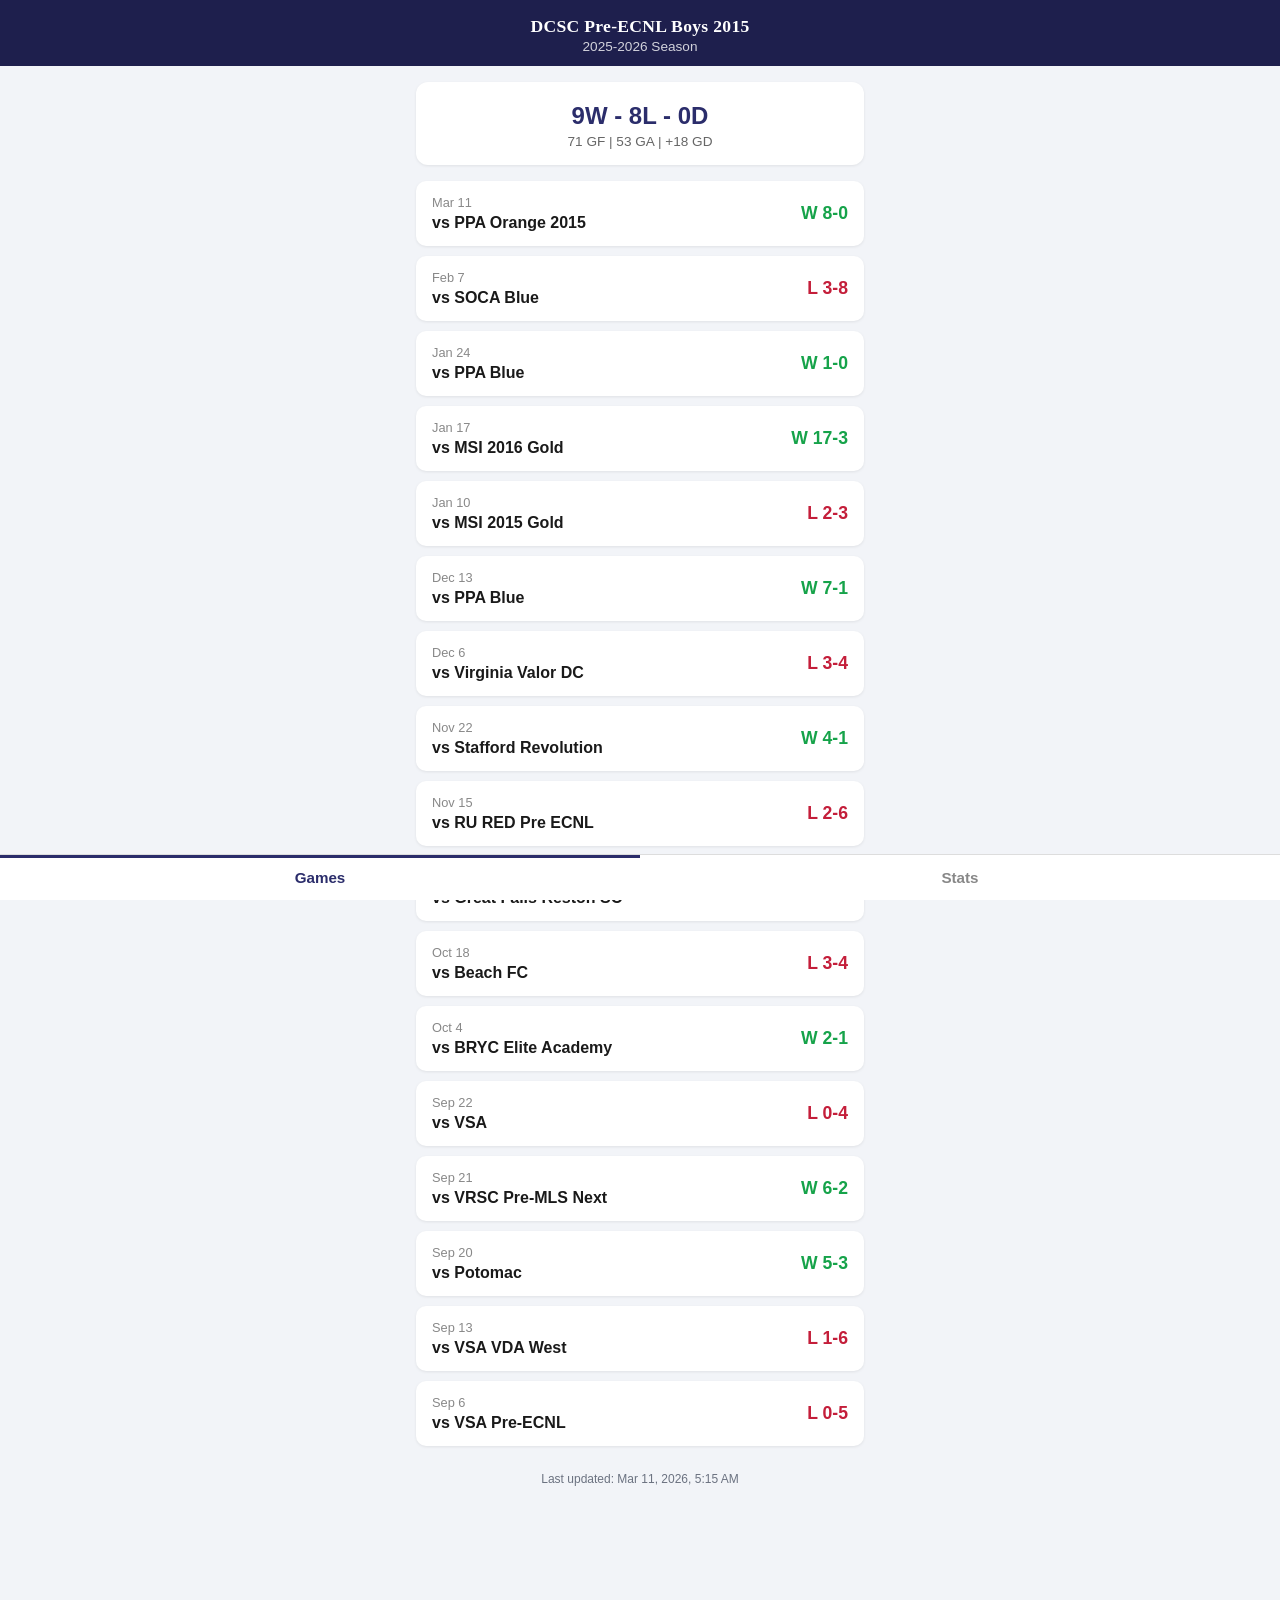
==== parents/index.html @ 88dce541 "Add read-only parent view at /parents/ Shareable page for team parents showing season record, game r" ====
<!DOCTYPE html>
<html lang="en">
<head>
  <meta charset="UTF-8">
  <meta name="viewport" content="width=device-width, initial-scale=1.0, user-scalable=no">
  <meta name="apple-mobile-web-app-capable" content="yes">
  <meta name="apple-mobile-web-app-status-bar-style" content="black-translucent">
  <title>DCSC Pre-ECNL Boys 2015 — Season Stats</title>
  <link rel="stylesheet" href="../styles.css">
  <link rel="stylesheet" href="parents.css">
</head>
<body>

  <header id="app-header">
    <h1 id="team-name">Loading...</h1>
    <p id="season-label"></p>
  </header>

  <main>
    <!-- Games Tab -->
    <section id="tab-games" class="tab-panel active">
      <div id="season-summary"></div>
      <div id="games-list"></div>
      <div id="last-updated"></div>
    </section>

    <!-- Stats Tab -->
    <section id="tab-stats" class="tab-panel">
      <div class="stats-toggle">
        <button class="stats-toggle-btn active" data-view="team">Team</button>
        <button class="stats-toggle-btn" data-view="players">Players</button>
      </div>
      <div id="stats-team" class="stats-view active">
        <div id="team-record"></div>
        <div id="opponent-history"></div>
      </div>
      <div id="stats-players" class="stats-view">
        <div id="player-leaderboard"></div>
      </div>
    </section>
  </main>

  <nav id="tab-bar">
    <button class="tab-btn active" data-tab="games">Games</button>
    <button class="tab-btn" data-tab="stats">Stats</button>
  </nav>

  <script src="parents.js"></script>
</body>
</html>
---- styles.css ----
*, *::before, *::after {
  box-sizing: border-box;
  margin: 0;
  padding: 0;
}

html {
  font-size: 16px;
  -webkit-text-size-adjust: 100%;
}

body {
  font-family: Calibri, -apple-system, BlinkMacSystemFont, "Segoe UI", Roboto, sans-serif;
  background: #F2F4F8;
  color: #1a1a1a;
  padding-bottom: 80px;
  min-height: 100dvh;
  -webkit-tap-highlight-color: transparent;
}

/* Header */
#app-header {
  background: #1E1F4D;
  color: white;
  padding: 16px 20px 12px;
  text-align: center;
}

#app-header h1 {
  font-family: Georgia, "Times New Roman", serif;
  font-size: 1.1rem;
  font-weight: 700;
  letter-spacing: 0.3px;
}

#season-label {
  font-size: 0.85rem;
  opacity: 0.8;
  margin-top: 2px;
}

/* Tab Bar */
#tab-bar {
  position: fixed;
  bottom: 0;
  left: 0;
  right: 0;
  display: flex;
  background: white;
  border-top: 1px solid #ddd;
  z-index: 100;
}

.tab-btn {
  flex: 1;
  padding: 14px 0;
  border: none;
  background: white;
  font-size: 0.95rem;
  font-weight: 600;
  color: #888;
  cursor: pointer;
}

.tab-btn.active {
  color: #2B2D6B;
  border-top: 3px solid #2B2D6B;
  padding-top: 11px;
}

/* Tab Panels */
.tab-panel {
  display: none;
  padding: 16px;
  max-width: 480px;
  margin: 0 auto;
}

.tab-panel.active {
  display: block;
}

/* Buttons */
.btn {
  display: inline-flex;
  align-items: center;
  justify-content: center;
  border: none;
  border-radius: 10px;
  font-size: 1rem;
  font-weight: 600;
  cursor: pointer;
  padding: 14px 24px;
  transition: opacity 0.15s;
}

.btn:active {
  opacity: 0.7;
}

.btn-primary {
  background: #2B2D6B;
  color: white;
}

.btn-secondary {
  background: #e0e0e0;
  color: #333;
}

.btn-danger {
  background: #C41E3A;
  color: white;
}

.btn-warning {
  background: #e67e22;
  color: white;
}

.btn-full {
  width: 100%;
}

.btn-large {
  font-size: 1.2rem;
  padding: 18px 32px;
  width: 100%;
  border-radius: 12px;
}

/* Season Summary */
#season-summary {
  background: white;
  border-radius: 12px;
  padding: 16px;
  margin-bottom: 16px;
  text-align: center;
  box-shadow: 0 1px 3px rgba(0,0,0,0.08);
}

.record-line {
  font-size: 1.5rem;
  font-weight: 700;
  color: #2B2D6B;
  margin-top: 4px;
}

.record-detail {
  font-size: 0.85rem;
  color: #666;
  margin-top: 4px;
}

/* Game Action Button */
#game-action-btn {
  margin-bottom: 16px;
}

/* Games List */
.game-card {
  background: white;
  border-radius: 10px;
  padding: 14px 16px;
  margin-bottom: 10px;
  box-shadow: 0 1px 3px rgba(0,0,0,0.08);
  cursor: pointer;
}

.game-header {
  display: flex;
  justify-content: space-between;
  align-items: center;
}

.game-date {
  font-size: 0.8rem;
  color: #888;
}

.game-matchup {
  font-size: 1rem;
  font-weight: 600;
  margin-top: 4px;
}

.game-score {
  font-size: 1.1rem;
  font-weight: 700;
}

.result-W { color: #16A34A; }
.result-L { color: #C41E3A; }
.result-D { color: #f39c12; }

.game-details {
  display: none;
  margin-top: 12px;
  padding-top: 12px;
  border-top: 1px solid #eee;
  font-size: 0.9rem;
  color: #555;
}

.game-details.expanded {
  display: block;
}

.goal-event {
  padding: 4px 0;
}

.goal-event .scorer {
  font-weight: 600;
}

.goal-event .assist {
  color: #888;
}

/* Stats */
.stats-toggle {
  display: flex;
  background: #e0e0e0;
  border-radius: 8px;
  padding: 3px;
  margin-bottom: 16px;
}

.stats-toggle-btn {
  flex: 1;
  padding: 10px;
  border: none;
  background: transparent;
  border-radius: 6px;
  font-size: 0.95rem;
  font-weight: 600;
  color: #666;
  cursor: pointer;
}

.stats-toggle-btn.active {
  background: white;
  color: #2B2D6B;
  box-shadow: 0 1px 3px rgba(0,0,0,0.1);
}

.stats-view {
  display: none;
}

.stats-view.active {
  display: block;
}

.stats-table {
  width: 100%;
  border-collapse: collapse;
  background: white;
  border-radius: 10px;
  overflow: hidden;
  box-shadow: 0 1px 3px rgba(0,0,0,0.08);
  margin-bottom: 16px;
}

.stats-table th {
  background: #2B2D6B;
  color: white;
  padding: 10px 8px;
  font-size: 0.8rem;
  font-weight: 600;
  text-align: left;
  cursor: pointer;
  user-select: none;
}

.stats-table th.sortable:hover {
  background: #3a3c8a;
}

.stats-table th.sorted {
  background: #3a3c8a;
}

.stats-table th.sorted::after {
  content: " ▼";
  font-size: 0.7rem;
}

.stats-table td {
  padding: 10px 8px;
  font-size: 0.9rem;
  border-bottom: 1px solid #f0f0f0;
}

.stats-table tr:last-child td {
  border-bottom: none;
}

.stats-table td:first-child {
  font-weight: 600;
}

.stat-box {
  background: white;
  border-radius: 10px;
  padding: 16px;
  margin-bottom: 16px;
  box-shadow: 0 1px 3px rgba(0,0,0,0.08);
}

.stat-grid {
  display: grid;
  grid-template-columns: 1fr 1fr;
  gap: 12px;
  margin-bottom: 4px;
}

.stat-item {
  text-align: center;
}

.stat-value {
  font-size: 1.5rem;
  font-weight: 700;
  color: #2B2D6B;
}

.stat-label {
  font-size: 0.75rem;
  color: #888;
  text-transform: uppercase;
  letter-spacing: 0.5px;
}

/* Roster */
.roster-item {
  display: flex;
  align-items: center;
  justify-content: space-between;
  background: white;
  border-radius: 10px;
  padding: 14px 16px;
  margin-bottom: 8px;
  box-shadow: 0 1px 3px rgba(0,0,0,0.08);
}

.roster-name {
  font-size: 1rem;
  font-weight: 600;
}

.roster-actions {
  display: flex;
  gap: 8px;
}

.roster-actions button {
  border: none;
  background: #f0f0f0;
  border-radius: 6px;
  padding: 8px 12px;
  font-size: 0.85rem;
  cursor: pointer;
  color: #555;
}

.roster-actions button:active {
  background: #ddd;
}

.roster-actions .delete-btn {
  color: #C41E3A;
}

#add-player-btn {
  width: 100%;
  margin-top: 8px;
}

.data-controls {
  display: flex;
  gap: 10px;
  margin-top: 24px;
  padding-top: 20px;
  border-top: 1px solid #ddd;
}

.data-controls .btn {
  flex: 1;
  text-align: center;
  font-size: 0.9rem;
  padding: 12px;
  cursor: pointer;
}

.data-controls + .data-controls {
  margin-top: 12px;
  padding-top: 12px;
  border-top: 1px solid #eee;
}

#sync-status {
  text-align: center;
  font-size: 0.85rem;
  margin-top: 8px;
  min-height: 1.2em;
}

#sync-status.success { color: #16A34A; }
#sync-status.error { color: #C41E3A; }
#sync-status.syncing { color: #888; }

#token-controls {
  text-align: center;
  margin-top: 12px;
}

.btn-link {
  background: none;
  border: none;
  color: #888;
  font-size: 0.8rem;
  cursor: pointer;
  text-decoration: underline;
  padding: 4px;
}

.btn-link:active {
  color: #C41E3A;
}

/* Game Overlay */
#game-overlay {
  position: fixed;
  inset: 0;
  background: #F2F4F8;
  z-index: 200;
  overflow-y: auto;
  -webkit-overflow-scrolling: touch;
}

#game-overlay.hidden {
  display: none;
}

.overlay-screen {
  padding: 20px;
  max-width: 480px;
  margin: 0 auto;
}

.overlay-screen.hidden {
  display: none;
}

.overlay-screen h2 {
  font-size: 1.3rem;
  margin-bottom: 20px;
  text-align: center;
  color: #2B2D6B;
}

.overlay-screen h3 {
  font-size: 1rem;
  margin: 20px 0 12px;
  color: #555;
}

.form-group {
  margin-bottom: 16px;
}

.form-group label {
  display: block;
  font-size: 0.85rem;
  font-weight: 600;
  color: #555;
  margin-bottom: 6px;
}

.form-group input {
  width: 100%;
  padding: 14px;
  border: 2px solid #ddd;
  border-radius: 10px;
  font-size: 1.1rem;
  outline: none;
}

.form-group input:focus {
  border-color: #2B2D6B;
}

.overlay-actions {
  display: flex;
  gap: 12px;
  margin-top: 24px;
}

.overlay-actions .btn {
  flex: 1;
}

/* Attendance List */
.attendance-item {
  display: flex;
  align-items: center;
  padding: 12px 0;
  border-bottom: 1px solid #eee;
}

.attendance-item label {
  display: flex;
  align-items: center;
  gap: 12px;
  font-size: 1rem;
  font-weight: 500;
  cursor: pointer;
  width: 100%;
}

.attendance-item input[type="checkbox"] {
  width: 24px;
  height: 24px;
  accent-color: #2B2D6B;
}

/* Scoreboard */
#scoreboard {
  background: #2B2D6B;
  color: white;
  border-radius: 12px;
  padding: 16px;
  text-align: center;
  margin-bottom: 16px;
}

#score-half {
  font-size: 0.85rem;
  opacity: 0.8;
  margin-bottom: 4px;
}

#score-display {
  font-size: 3rem;
  font-weight: 800;
  letter-spacing: 4px;
}

.score-separator {
  margin: 0 8px;
  opacity: 0.6;
}

#score-teams {
  display: flex;
  justify-content: space-around;
  font-size: 0.85rem;
  opacity: 0.8;
  margin-top: 4px;
}

/* Goal Flash */
#goal-flash {
  position: fixed;
  top: 50%;
  left: 50%;
  transform: translate(-50%, -50%);
  background: #C41E3A;
  color: white;
  font-size: 2.5rem;
  font-weight: 800;
  padding: 20px 50px;
  border-radius: 16px;
  z-index: 300;
  animation: flashPulse 0.6s ease-out forwards;
  pointer-events: none;
}

#goal-flash.hidden {
  display: none;
}

@keyframes flashPulse {
  0% { transform: translate(-50%, -50%) scale(0.5); opacity: 0; }
  30% { transform: translate(-50%, -50%) scale(1.1); opacity: 1; }
  100% { transform: translate(-50%, -50%) scale(1); opacity: 0; }
}

/* Player Grid */
#player-grid {
  display: grid;
  grid-template-columns: 1fr 1fr;
  gap: 10px;
  margin-bottom: 16px;
}

.player-btn {
  background: white;
  border: 2px solid #2B2D6B;
  border-radius: 12px;
  padding: 18px 8px;
  font-size: 1.05rem;
  font-weight: 700;
  color: #2B2D6B;
  cursor: pointer;
  text-align: center;
  min-height: 64px;
  display: flex;
  align-items: center;
  justify-content: center;
}

.player-btn:active {
  background: #2B2D6B;
  color: white;
}

/* Game Controls */
.game-controls {
  display: flex;
  gap: 10px;
  margin-bottom: 10px;
}

.game-controls .btn {
  flex: 1;
  padding: 14px 8px;
  font-size: 0.9rem;
}

/* Modals (Assist, End Game, Edit Player, Edit Game, Delete Game) */
#assist-modal,
#endgame-confirm,
#edit-player-modal,
#edit-game-modal,
#delete-game-confirm {
  position: fixed;
  inset: 0;
  background: rgba(0,0,0,0.6);
  z-index: 300;
  display: flex;
  align-items: center;
  justify-content: center;
}

#assist-modal.hidden,
#endgame-confirm.hidden,
#edit-player-modal.hidden,
#edit-game-modal.hidden,
#delete-game-confirm.hidden {
  display: none;
}

.modal-content {
  background: white;
  border-radius: 16px;
  padding: 24px 20px 32px;
  width: calc(100% - 32px);
  max-width: 480px;
  max-height: 80vh;
  overflow-y: auto;
}

.modal-content h3 {
  font-size: 1.2rem;
  margin-bottom: 16px;
  text-align: center;
  color: #2B2D6B;
}

.modal-content p {
  text-align: center;
  font-size: 1.1rem;
  margin-bottom: 20px;
}

.modal-actions {
  display: flex;
  gap: 12px;
  margin-top: 16px;
}

.modal-actions .btn {
  flex: 1;
}

#assist-grid {
  display: grid;
  grid-template-columns: 1fr 1fr;
  gap: 10px;
  margin-bottom: 12px;
}

.assist-btn {
  background: white;
  border: 2px solid #2B2D6B;
  border-radius: 10px;
  padding: 14px 8px;
  font-size: 1rem;
  font-weight: 600;
  color: #2B2D6B;
  cursor: pointer;
  text-align: center;
}

.assist-btn:active {
  background: #2B2D6B;
  color: white;
}

/* Game Card Actions (Edit/Delete buttons in expanded details) */
.game-actions {
  display: flex;
  gap: 10px;
  margin-top: 12px;
  padding-top: 10px;
  border-top: 1px solid #eee;
}

.btn-sm {
  padding: 8px 16px;
  font-size: 0.85rem;
  border-radius: 8px;
}

/* Edit Game Modal */
.edit-section-label {
  font-size: 0.9rem;
  font-weight: 600;
  color: #555;
  margin: 16px 0 8px;
}

.edit-goal-row {
  display: flex;
  gap: 8px;
  align-items: center;
  margin-bottom: 8px;
}

.edit-goal-row select {
  flex: 1;
  padding: 10px 8px;
  border: 2px solid #ddd;
  border-radius: 8px;
  font-size: 0.9rem;
  background: white;
  color: #333;
  -webkit-appearance: none;
  appearance: none;
}

.edit-goal-row select:focus {
  border-color: #2B2D6B;
  outline: none;
}

.edit-goal-row .btn-remove {
  width: 36px;
  height: 36px;
  min-width: 36px;
  padding: 0;
  border: none;
  background: #f5e6e6;
  color: #C41E3A;
  border-radius: 8px;
  font-size: 1rem;
  font-weight: 700;
  cursor: pointer;
  display: flex;
  align-items: center;
  justify-content: center;
}

.edit-goal-row .btn-remove:active {
  background: #C41E3A;
  color: white;
}

.opponent-goal-counter {
  display: flex;
  align-items: center;
  justify-content: center;
  gap: 16px;
  margin: 8px 0 4px;
}

.opponent-goal-counter span {
  font-size: 1.5rem;
  font-weight: 700;
  color: #2B2D6B;
  min-width: 36px;
  text-align: center;
}

.btn-counter {
  width: 44px;
  height: 44px;
  padding: 0;
  border: 2px solid #ddd;
  background: white;
  border-radius: 10px;
  font-size: 1.3rem;
  font-weight: 700;
  color: #333;
  cursor: pointer;
  display: flex;
  align-items: center;
  justify-content: center;
}

.btn-counter:active {
  background: #e0e0e0;
}

.edit-game-actions {
  margin-top: 20px;
}

#edit-game-goals:empty::after {
  content: "No goals";
  display: block;
  color: #999;
  font-size: 0.9rem;
  text-align: center;
  padding: 8px 0;
}

.edit-goal-labels {
  display: flex;
  gap: 8px;
  margin-bottom: 4px;
}

.edit-goal-labels span {
  flex: 1;
  font-size: 0.75rem;
  font-weight: 600;
  color: #888;
  text-transform: uppercase;
}

.edit-goal-labels span:last-child {
  min-width: 36px;
  max-width: 36px;
}

/* Empty State */
.empty-state {
  text-align: center;
  padding: 40px 20px;
  color: #999;
}

.empty-state p {
  font-size: 1rem;
  margin-top: 8px;
}

/* Utility */
.hidden {
  display: none !important;
}

/* Responsive: very small phones */
@media (max-width: 360px) {
  .player-btn {
    padding: 14px 6px;
    font-size: 0.95rem;
    min-height: 56px;
  }

  .assist-btn {
    padding: 12px 6px;
    font-size: 0.9rem;
  }
}
---- parents/parents.css ----
/* ============================================
   DCSC Soccer Tracker — Parent View Overrides
   Base styles loaded from ../styles.css
   ============================================ */

/* Hide admin-only elements */
#game-action-btn {
  display: none;
}

.game-actions {
  display: none !important;
}

/* Last updated footer */
#last-updated {
  text-align: center;
  font-size: 0.75rem;
  color: #6B7280;
  padding: 16px 0 24px;
}
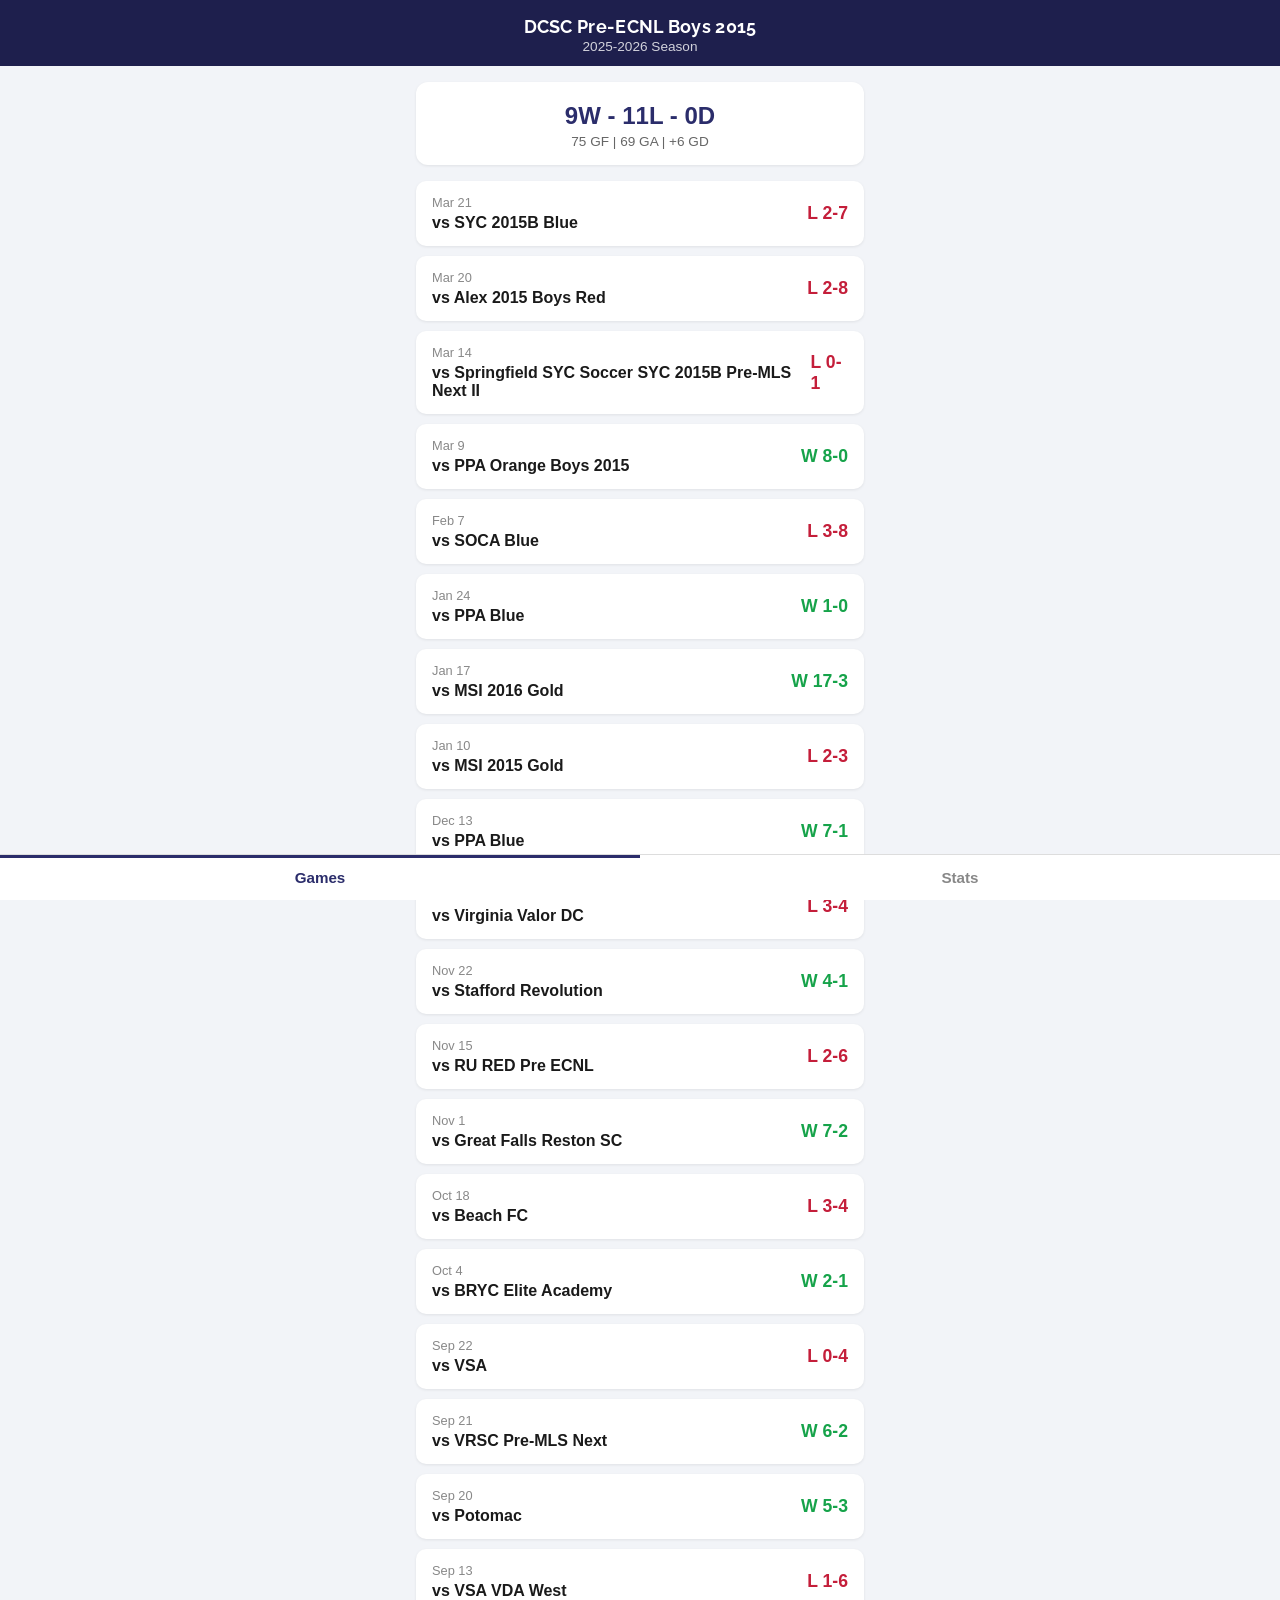
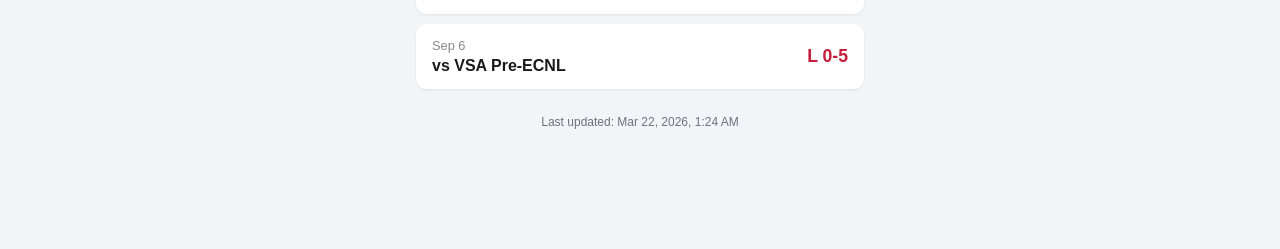
==== commit 5cf42ca1: "Switch header font from Georgia to Raleway sans-serif Co-Authored-By: Claude Opus 4.6 <noreply@anthr" ====
--- a/parents/index.html
+++ b/parents/index.html
@@ -6,6 +6,9 @@
   <meta name="apple-mobile-web-app-capable" content="yes">
   <meta name="apple-mobile-web-app-status-bar-style" content="black-translucent">
   <title>DCSC Pre-ECNL Boys 2015 — Season Stats</title>
+  <link rel="preconnect" href="https://fonts.googleapis.com">
+  <link rel="preconnect" href="https://fonts.gstatic.com" crossorigin>
+  <link href="https://fonts.googleapis.com/css2?family=Raleway:wght@600;700;800&display=swap" rel="stylesheet">
   <link rel="stylesheet" href="../styles.css">
   <link rel="stylesheet" href="parents.css">
 </head>
--- a/styles.css
+++ b/styles.css
@@ -27,7 +27,7 @@
 }
 
 #app-header h1 {
-  font-family: Georgia, "Times New Roman", serif;
+  font-family: Raleway, -apple-system, BlinkMacSystemFont, "Segoe UI", Roboto, sans-serif;
   font-size: 1.1rem;
   font-weight: 700;
   letter-spacing: 0.3px;
@@ -526,6 +526,44 @@
   accent-color: #2B2D6B;
 }
 
+/* Guest Players */
+.guest-item {
+  display: flex;
+  gap: 8px;
+  align-items: center;
+  margin-bottom: 8px;
+}
+
+.guest-item input {
+  flex: 1;
+  padding: 12px;
+  border: 2px solid #ddd;
+  border-radius: 10px;
+  font-size: 1rem;
+  outline: none;
+}
+
+.guest-item input:focus {
+  border-color: #2B2D6B;
+}
+
+.guest-item .btn-remove {
+  width: 40px;
+  height: 40px;
+  min-width: 40px;
+  padding: 0;
+  border: none;
+  background: #f5e6e6;
+  color: #C41E3A;
+  border-radius: 8px;
+  font-size: 1rem;
+  font-weight: 700;
+  cursor: pointer;
+  display: flex;
+  align-items: center;
+  justify-content: center;
+}
+
 /* Scoreboard */
 #scoreboard {
   background: #2B2D6B;
@@ -632,6 +670,7 @@
 
 /* Modals (Assist, End Game, Edit Player, Edit Game, Delete Game) */
 #assist-modal,
+#card-modal,
 #endgame-confirm,
 #edit-player-modal,
 #edit-game-modal,
@@ -646,6 +685,7 @@
 }
 
 #assist-modal.hidden,
+#card-modal.hidden,
 #endgame-confirm.hidden,
 #edit-player-modal.hidden,
 #edit-game-modal.hidden,
@@ -847,6 +887,60 @@
   max-width: 36px;
 }
 
+/* Card Button */
+.btn-card {
+  background: #D4A017;
+  color: white;
+}
+
+/* Card Modal Steps */
+.card-step.hidden {
+  display: none;
+}
+
+.card-team-btns,
+.card-type-btns {
+  display: flex;
+  flex-direction: column;
+  gap: 10px;
+}
+
+.card-yellow-btn {
+  background: #D4A017;
+  color: white;
+}
+
+.card-red-btn {
+  background: #C41E3A;
+  color: white;
+}
+
+#card-player-grid {
+  display: grid;
+  grid-template-columns: 1fr 1fr;
+  gap: 10px;
+  margin-bottom: 12px;
+}
+
+/* Event display in game details */
+.event-icon {
+  font-size: 0.85rem;
+}
+
+.event-score {
+  font-weight: 700;
+  color: #2B2D6B;
+  font-size: 0.9rem;
+}
+
+.opp-event .event-score {
+  color: #C41E3A;
+}
+
+.opp-event {
+  color: #C41E3A;
+}
+
 /* Empty State */
 .empty-state {
   text-align: center;
--- a/parents/parents.css
+++ b/parents/parents.css
@@ -12,6 +12,15 @@
   display: none !important;
 }
 
+/* Event display */
+.event-icon {
+  font-size: 0.85rem;
+}
+
+.opp-event {
+  color: #C41E3A;
+}
+
 /* Last updated footer */
 #last-updated {
   text-align: center;
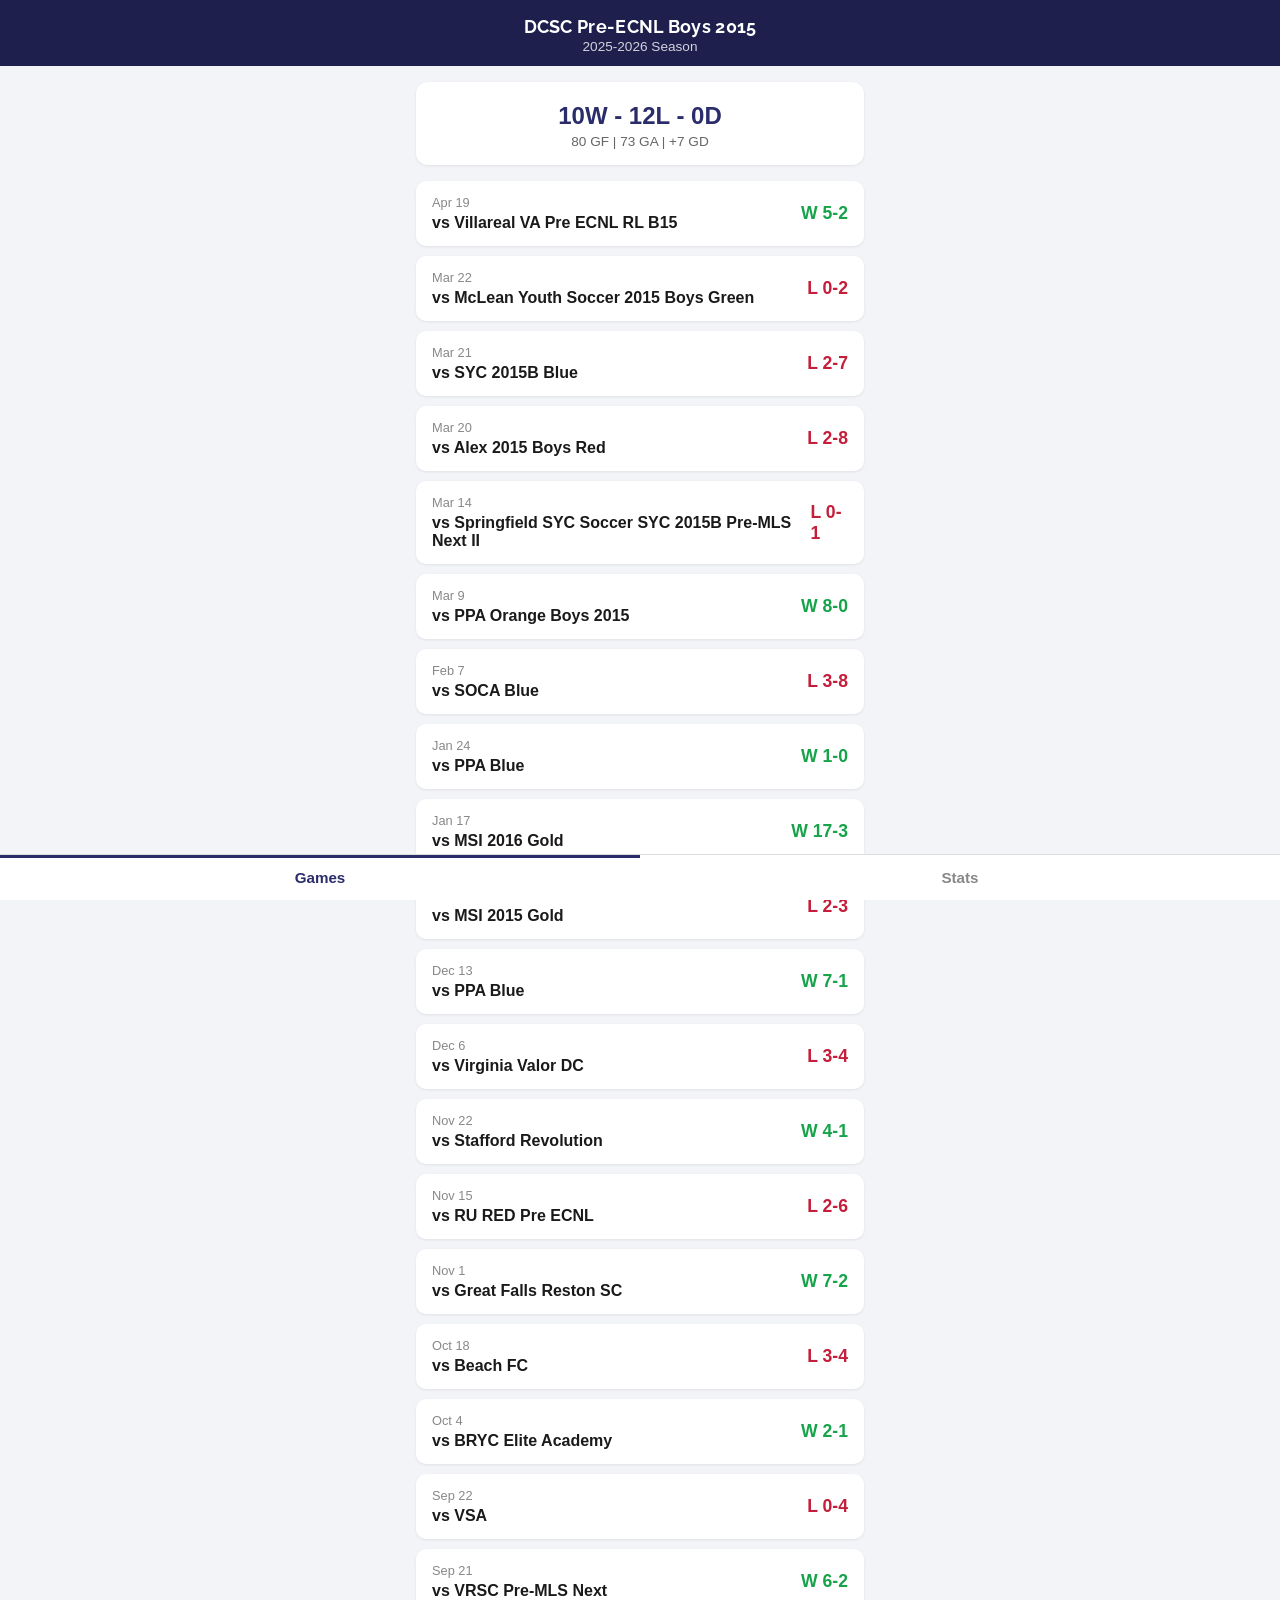
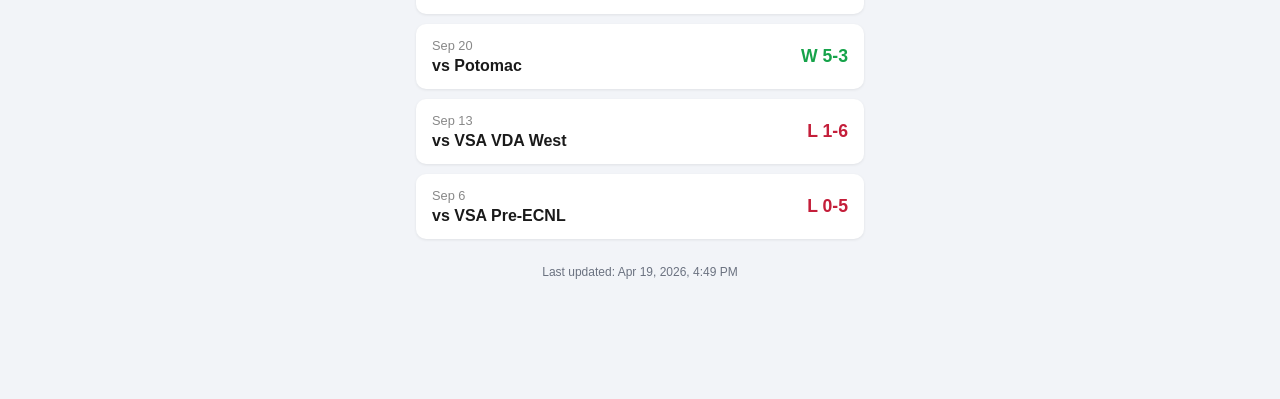
==== commit 9f6e8210: "Add timer auto-persist, wake lock, PWA manifest, fix iOS zoom - Timer state now saves every second a" ====
--- a/parents/index.html
+++ b/parents/index.html
@@ -5,6 +5,9 @@
   <meta name="viewport" content="width=device-width, initial-scale=1.0, user-scalable=no">
   <meta name="apple-mobile-web-app-capable" content="yes">
   <meta name="apple-mobile-web-app-status-bar-style" content="black-translucent">
+  <meta name="apple-mobile-web-app-title" content="DCSC">
+  <meta name="theme-color" content="#1E1F4D">
+  <link rel="apple-touch-icon" href="../icon-192.png">
   <title>DCSC Pre-ECNL Boys 2015 — Season Stats</title>
   <link rel="preconnect" href="https://fonts.googleapis.com">
   <link rel="preconnect" href="https://fonts.gstatic.com" crossorigin>
--- a/styles.css
+++ b/styles.css
@@ -572,6 +572,32 @@
   padding: 16px;
   text-align: center;
   margin-bottom: 16px;
+  position: relative;
+}
+
+.wake-lock-btn {
+  position: absolute;
+  top: 8px;
+  right: 8px;
+  background: rgba(255,255,255,0.15);
+  border: none;
+  color: white;
+  font-size: 0.65rem;
+  padding: 4px 8px;
+  border-radius: 6px;
+  cursor: pointer;
+  font-weight: 600;
+  line-height: 1;
+  -webkit-tap-highlight-color: transparent;
+  z-index: 2;
+}
+
+.wake-lock-btn.active {
+  background: rgba(22, 163, 74, 0.45);
+}
+
+#scoreboard #game-timer {
+  padding-top: 4px;
 }
 
 #score-half {
@@ -785,7 +811,7 @@
   padding: 10px 8px;
   border: 2px solid #ddd;
   border-radius: 8px;
-  font-size: 0.9rem;
+  font-size: 1rem;
   background: white;
   color: #333;
   -webkit-appearance: none;
@@ -971,3 +997,209 @@
     font-size: 0.9rem;
   }
 }
+
+/* ============================================
+   TIMER
+   ============================================ */
+#game-timer {
+  font-family: 'Courier New', Courier, monospace;
+  font-size: 2rem;
+  font-weight: 700;
+  letter-spacing: 2px;
+  margin-bottom: 2px;
+}
+
+#game-timer.timer-extra {
+  color: #E53E3E;
+}
+
+/* ============================================
+   EVENT MINUTES
+   ============================================ */
+.event-minute {
+  color: #6B7280;
+  font-size: 0.85em;
+  font-weight: 400;
+}
+
+/* ============================================
+   PK EVENTS IN GAME DETAILS
+   ============================================ */
+.pk-event {
+  font-weight: 500;
+}
+
+.pk-miss {
+  opacity: 0.6;
+}
+
+.pk-miss .event-icon {
+  color: #C41E3A;
+}
+
+/* ============================================
+   HALFTIME / TIED / PK OVERLAY SCREENS
+   ============================================ */
+#halftime-view,
+#tied-game-modal,
+#post-ot-modal,
+#pk-setup-modal,
+#pk-view {
+  display: flex;
+  flex-direction: column;
+  align-items: center;
+  justify-content: center;
+  text-align: center;
+  padding: 32px 20px;
+  min-height: 60vh;
+}
+
+#halftime-view h2,
+#tied-game-modal h2,
+#post-ot-modal h2,
+#pk-setup-modal h2,
+#pk-view h2 {
+  color: #2B2D6B;
+  font-size: 1.6rem;
+  margin-bottom: 16px;
+}
+
+.halftime-score {
+  font-size: 1.4rem;
+  font-weight: 700;
+  color: #2B2D6B;
+  margin-bottom: 24px;
+}
+
+.tied-options {
+  display: flex;
+  flex-direction: column;
+  gap: 16px;
+  width: 100%;
+  max-width: 320px;
+}
+
+.tied-ot-section {
+  display: flex;
+  flex-direction: column;
+  gap: 8px;
+  background: white;
+  padding: 16px;
+  border-radius: 12px;
+  border: 2px solid #e0e0e0;
+}
+
+.tied-ot-section label {
+  font-size: 0.85rem;
+  color: #6B7280;
+}
+
+.tied-ot-section select {
+  padding: 10px;
+  border-radius: 8px;
+  border: 2px solid #e0e0e0;
+  font-size: 1rem;
+  text-align: center;
+}
+
+/* ============================================
+   PK VIEW
+   ============================================ */
+.pk-score {
+  font-size: 1.6rem;
+  font-weight: 800;
+  color: #2B2D6B;
+  margin-bottom: 12px;
+}
+
+.pk-turn {
+  font-size: 1.1rem;
+  font-weight: 600;
+  color: #374151;
+  margin-bottom: 20px;
+}
+
+.pk-buttons {
+  display: flex;
+  gap: 16px;
+  width: 100%;
+  max-width: 320px;
+}
+
+.pk-buttons .btn {
+  flex: 1;
+}
+
+.pk-player-dropdown {
+  width: 100%;
+  max-width: 280px;
+  padding: 10px;
+  border-radius: 8px;
+  border: 2px solid #2B2D6B;
+  font-size: 1rem;
+  text-align: center;
+  margin-bottom: 16px;
+}
+
+#pk-player-select {
+  width: 100%;
+  display: flex;
+  justify-content: center;
+}
+
+/* Half-length select in pregame */
+#half-length-select {
+  width: 100%;
+  padding: 12px;
+  border-radius: 8px;
+  border: 2px solid #e0e0e0;
+  font-size: 1rem;
+  background: white;
+}
+
+/* PK first kicker radio buttons */
+.pk-first-kick-options {
+  display: flex;
+  gap: 24px;
+  justify-content: center;
+  margin-top: 8px;
+}
+
+.pk-first-kick-options .radio-label {
+  font-size: 1rem;
+  font-weight: 500;
+  cursor: pointer;
+}
+
+.pk-first-kick-options input[type="radio"] {
+  accent-color: #2B2D6B;
+  margin-right: 4px;
+}
+
+/* Edit PK rows */
+.edit-pk-row {
+  display: flex;
+  gap: 6px;
+  align-items: center;
+  margin-bottom: 6px;
+}
+
+.edit-pk-row select {
+  flex: 1;
+  padding: 8px 4px;
+  border-radius: 6px;
+  border: 1px solid #ddd;
+  font-size: 1rem;
+}
+
+.edit-pk-row .edit-pk-player {
+  flex: 1.5;
+}
+
+.edit-pk-summary {
+  text-align: center;
+  font-size: 0.9rem;
+  font-weight: 600;
+  color: #2B2D6B;
+  margin-top: 8px;
+}
